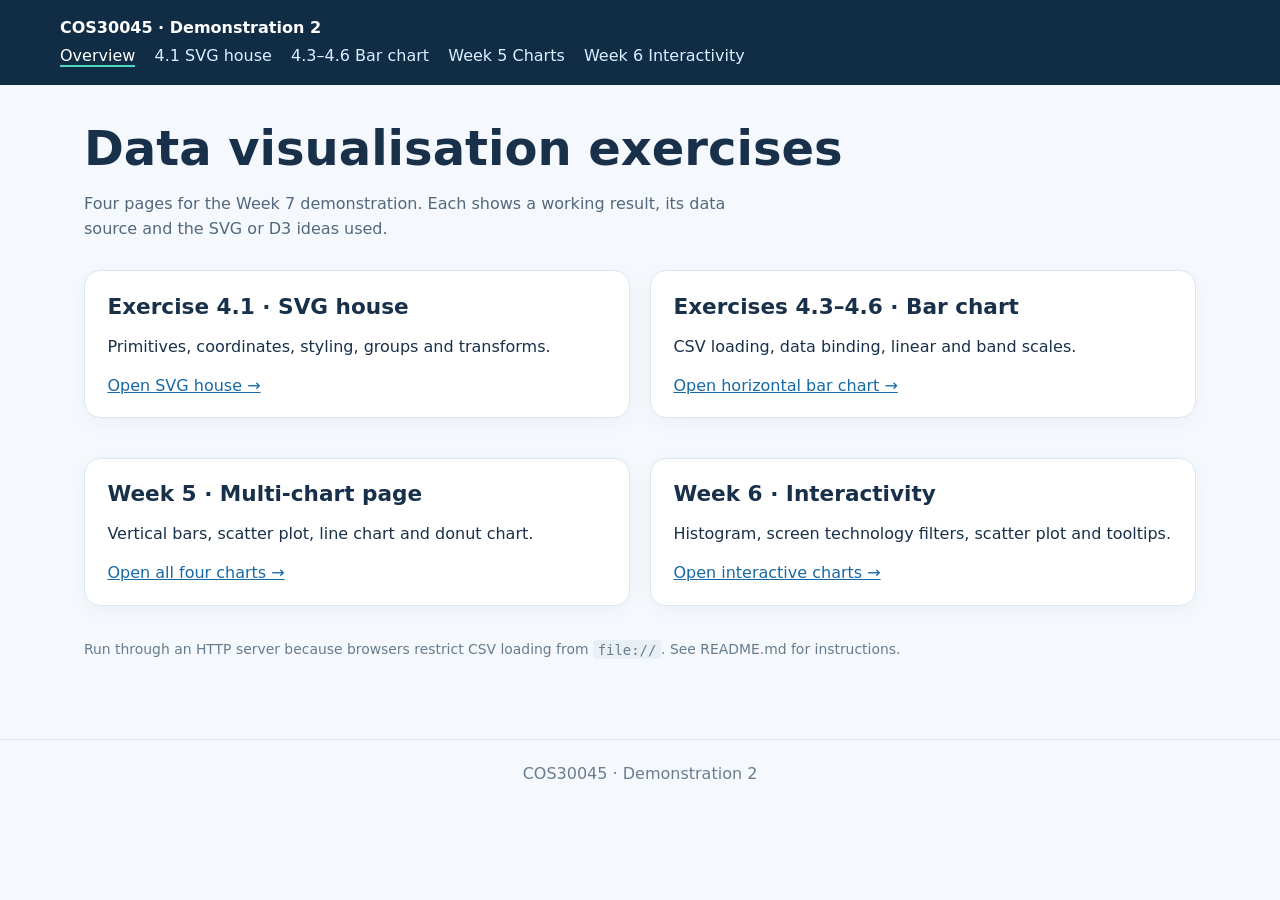
==== index.html @ 499e1269 "Build Demonstration 2 data visualisation exercises" ====
<!doctype html><html lang="en"><head><meta charset="utf-8"><meta name="viewport" content="width=device-width,initial-scale=1"><title>Data Visualisation · Demonstration 2</title><link rel="stylesheet" href="assets/site.css"></head><body><header><strong>COS30045 · Demonstration 2</strong><nav aria-label="Exercises"><a href="index.html" aria-current="page">Overview</a><a href="week4/house.html">4.1 SVG house</a><a href="week4/bar.html">4.3–4.6 Bar chart</a><a href="week5/index.html">Week 5 Charts</a><a href="week6/index.html">Week 6 Interactivity</a></nav></header><main><h1>Data visualisation exercises</h1><p class="lede">Four pages for the Week 7 demonstration. Each shows a working result, its data source and the SVG or D3 ideas used.</p><div class="grid"><article class="card"><h2>Exercise 4.1 · SVG house</h2><p>Primitives, coordinates, styling, groups and transforms.</p><a href="week4/house.html">Open SVG house →</a></article><article class="card"><h2>Exercises 4.3–4.6 · Bar chart</h2><p>CSV loading, data binding, linear and band scales.</p><a href="week4/bar.html">Open horizontal bar chart →</a></article><article class="card"><h2>Week 5 · Multi-chart page</h2><p>Vertical bars, scatter plot, line chart and donut chart.</p><a href="week5/index.html">Open all four charts →</a></article><article class="card"><h2>Week 6 · Interactivity</h2><p>Histogram, screen technology filters, scatter plot and tooltips.</p><a href="week6/index.html">Open interactive charts →</a></article></div><p class="note">Run through an HTTP server because browsers restrict CSV loading from <code>file://</code>. See README.md for instructions.</p></main><footer>COS30045 · Demonstration 2</footer></body></html>
---- assets/site.css ----
:root{font-family:system-ui,sans-serif;color:#18304a;background:#f5f8fc}*{box-sizing:border-box}body{margin:0}a{color:#1769a6}header{background:#112d46;color:#fff;padding:1.1rem max(1.5rem,calc((100vw - 1160px)/2))}header a{color:#dceeff;text-decoration:none}nav{display:flex;gap:1.2rem;flex-wrap:wrap;margin-top:.6rem}nav a[aria-current=page]{color:#fff;border-bottom:2px solid #53d4bd}main{max-width:1160px;margin:auto;padding:2rem 1.5rem 4rem}h1{font-size:clamp(2rem,4vw,3rem);margin:.2rem 0 .7rem}h2{font-size:1.35rem;margin:0 0 .7rem}p{line-height:1.55}.lede{color:#52687d;max-width:68ch;margin-bottom:1.8rem}.grid{display:grid;grid-template-columns:repeat(auto-fit,minmax(min(100%,460px),1fr));gap:1.25rem}.card{background:#fff;border:1px solid #dce6ef;border-radius:16px;padding:1.4rem;box-shadow:0 5px 20px #102d480a;margin-bottom:1.25rem}.responsive-svg-container{width:100%;max-width:1200px;margin:auto}.responsive-svg-container svg{width:100%;height:auto;display:block}.axis text{font-size:12px;fill:#5b7084}.axis path,.axis line{stroke:#a9bac8}.chart-label{font-size:14px;fill:#37556e;font-weight:600}.chart-title{font-size:19px;fill:#18304a;font-weight:700}.muted{color:#63798c}.pill-row{display:flex;gap:.55rem;flex-wrap:wrap;margin:1rem 0}.filter{border:1px solid #aac7d6;background:#f4fafb;color:#1b5268;border-radius:999px;padding:.55rem 1rem;font:inherit;cursor:pointer}.filter:hover,.filter:focus-visible{outline:2px solid #41b9a9}.filter.active{background:#116d74;color:#fff;border-color:#116d74}.note{font-size:.87rem;color:#667b8d}.error{color:#b42318;font-weight:600}footer{border-top:1px solid #dce6ef;color:#6b7d8d;padding:1.5rem;text-align:center}code{background:#e9f0f5;padding:.12rem .3rem;border-radius:4px}pre{overflow:auto}.source-list{padding-left:1.2rem;line-height:1.6}.house-figure{margin:0}.house-figure figcaption{margin-top:.7rem;color:#5a6d7f}img{max-width:100%;height:auto}.legend{font-size:13px;fill:#385268}
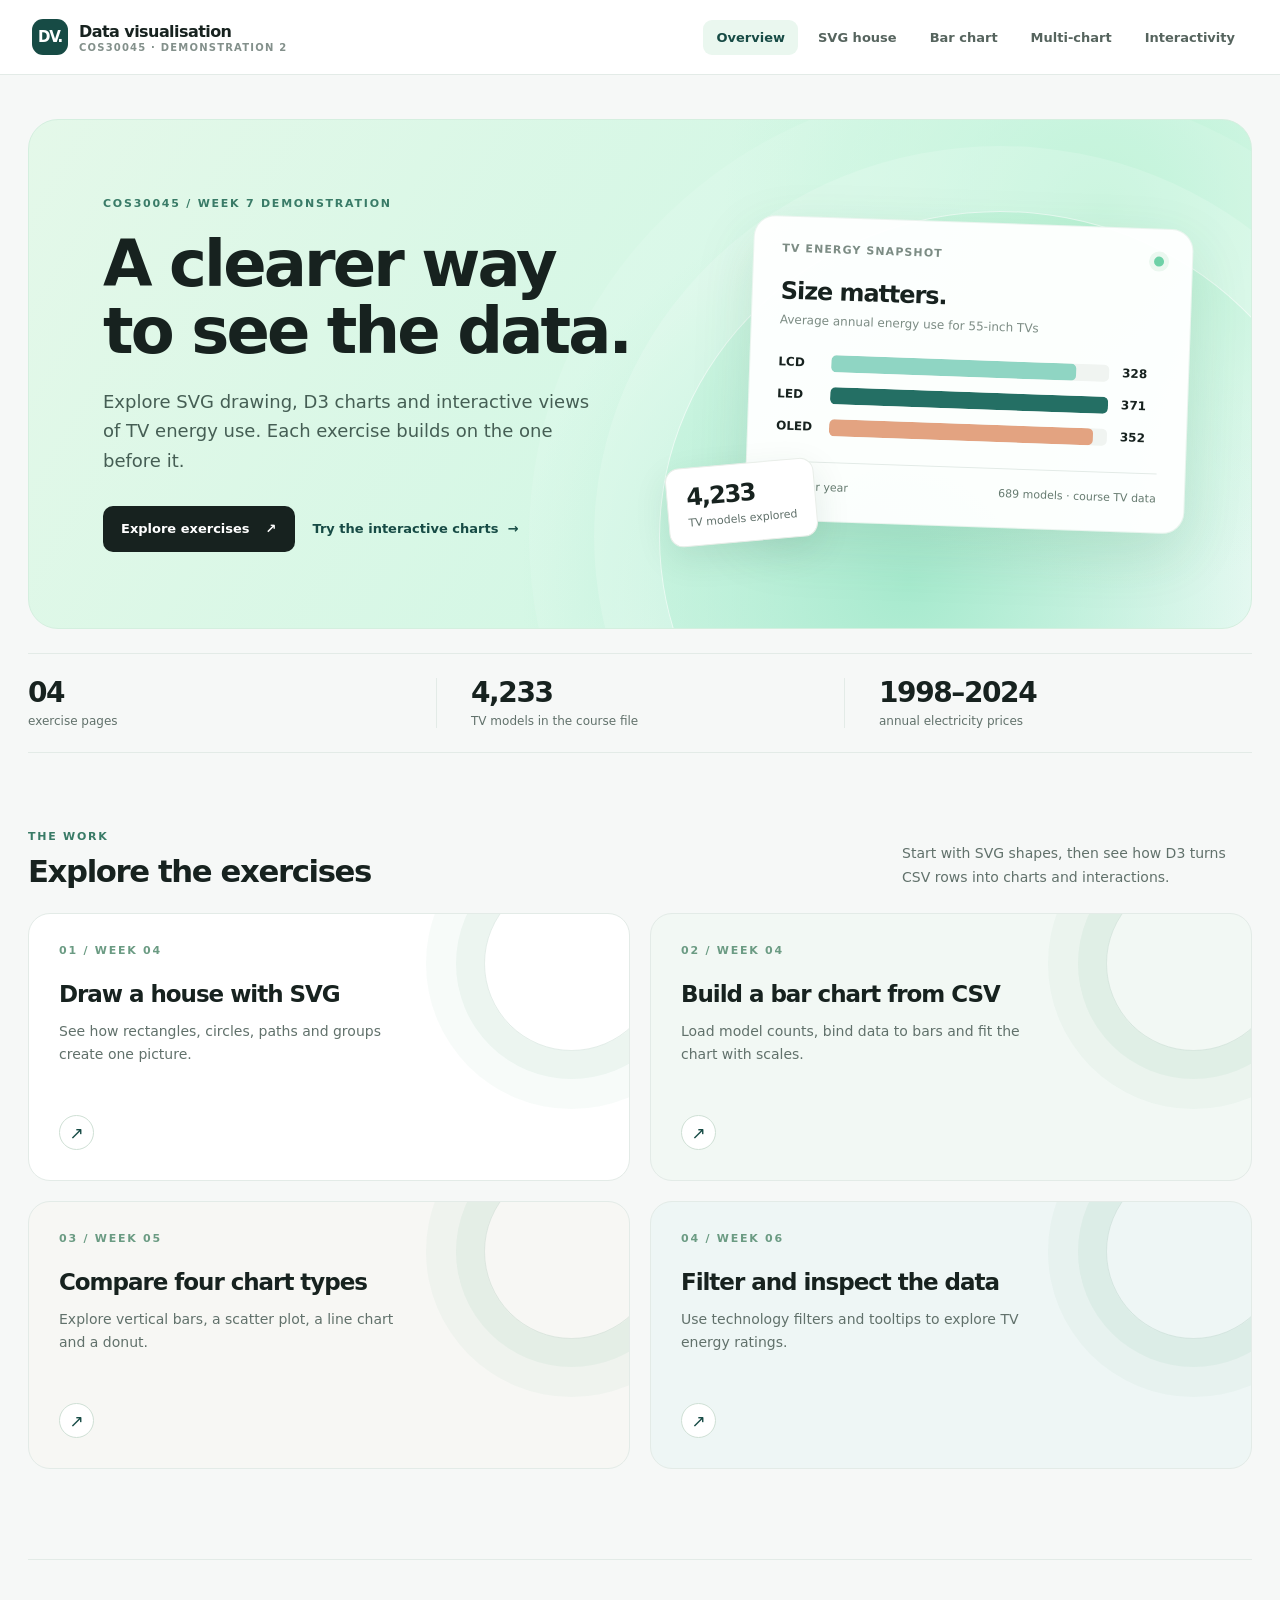
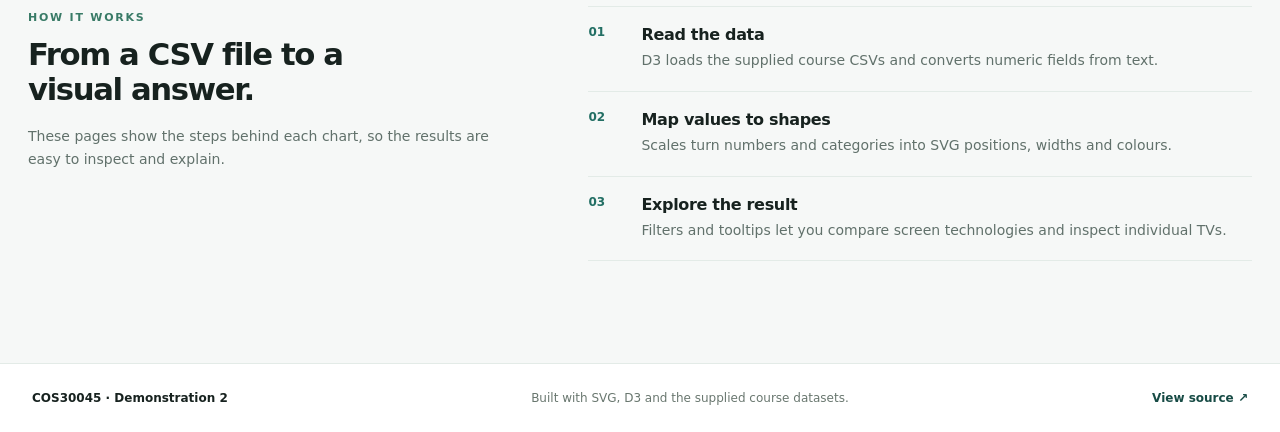
==== commit ed09d806: "Redesign exercise site with clear mint layout" ====
--- a/index.html
+++ b/index.html
@@ -1 +1,75 @@
-<!doctype html><html lang="en"><head><meta charset="utf-8"><meta name="viewport" content="width=device-width,initial-scale=1"><title>Data Visualisation · Demonstration 2</title><link rel="stylesheet" href="assets/site.css"></head><body><header><strong>COS30045 · Demonstration 2</strong><nav aria-label="Exercises"><a href="index.html" aria-current="page">Overview</a><a href="week4/house.html">4.1 SVG house</a><a href="week4/bar.html">4.3–4.6 Bar chart</a><a href="week5/index.html">Week 5 Charts</a><a href="week6/index.html">Week 6 Interactivity</a></nav></header><main><h1>Data visualisation exercises</h1><p class="lede">Four pages for the Week 7 demonstration. Each shows a working result, its data source and the SVG or D3 ideas used.</p><div class="grid"><article class="card"><h2>Exercise 4.1 · SVG house</h2><p>Primitives, coordinates, styling, groups and transforms.</p><a href="week4/house.html">Open SVG house →</a></article><article class="card"><h2>Exercises 4.3–4.6 · Bar chart</h2><p>CSV loading, data binding, linear and band scales.</p><a href="week4/bar.html">Open horizontal bar chart →</a></article><article class="card"><h2>Week 5 · Multi-chart page</h2><p>Vertical bars, scatter plot, line chart and donut chart.</p><a href="week5/index.html">Open all four charts →</a></article><article class="card"><h2>Week 6 · Interactivity</h2><p>Histogram, screen technology filters, scatter plot and tooltips.</p><a href="week6/index.html">Open interactive charts →</a></article></div><p class="note">Run through an HTTP server because browsers restrict CSV loading from <code>file://</code>. See README.md for instructions.</p></main><footer>COS30045 · Demonstration 2</footer></body></html>
+<!doctype html>
+<html lang="en">
+<head>
+  <meta charset="utf-8">
+  <meta name="viewport" content="width=device-width, initial-scale=1">
+  <meta name="description" content="COS30045 data visualisation exercises: SVG, D3 charts and interactive TV energy data.">
+  <title>Data Visualisation · COS30045</title>
+  <link rel="stylesheet" href="assets/site.css">
+</head>
+<body>
+  <header class="site-header">
+    <div class="nav-shell">
+      <a class="brand" href="index.html" aria-label="Data Visualisation home"><span class="brand-mark">DV.</span><span>Data visualisation<small>COS30045 · Demonstration 2</small></span></a>
+      <nav class="site-nav" aria-label="Exercises">
+        <a href="index.html" aria-current="page">Overview</a>
+        <a href="week4/house.html">SVG house</a>
+        <a href="week4/bar.html">Bar chart</a>
+        <a href="week5/index.html">Multi-chart</a>
+        <a href="week6/index.html">Interactivity</a>
+      </nav>
+    </div>
+  </header>
+  <main class="home-main">
+    <section class="hero" aria-labelledby="hero-title">
+      <div class="hero-copy">
+        <span class="eyebrow">COS30045 / WEEK 7 DEMONSTRATION</span>
+        <h1 id="hero-title">A clearer way to see the data.</h1>
+        <p class="lede">Explore SVG drawing, D3 charts and interactive views of TV energy use. Each exercise builds on the one before it.</p>
+        <div class="hero-actions">
+          <a class="button" href="#exercises">Explore exercises <span aria-hidden="true">↗</span></a>
+          <a class="text-link" href="week6/index.html">Try the interactive charts <span aria-hidden="true">→</span></a>
+        </div>
+      </div>
+      <div class="hero-visual" aria-label="Preview of average annual energy use for 55 inch TVs">
+        <div class="preview-card">
+          <div class="preview-top"><span>TV ENERGY SNAPSHOT</span><span class="preview-dot" aria-hidden="true"></span></div>
+          <h2>Size matters.</h2>
+          <p>Average annual energy use for 55-inch TVs</p>
+          <div class="preview-row"><span>LCD</span><span class="preview-track"><span class="preview-bar" style="--bar-width:88%;--bar-color:#8fd5c3"></span></span><strong>328</strong></div>
+          <div class="preview-row"><span>LED</span><span class="preview-track"><span class="preview-bar" style="--bar-width:100%;--bar-color:#246f64"></span></span><strong>371</strong></div>
+          <div class="preview-row"><span>OLED</span><span class="preview-track"><span class="preview-bar" style="--bar-width:95%;--bar-color:#e3a381"></span></span><strong>352</strong></div>
+          <div class="preview-foot"><span>kWh per year</span><span>689 models · course TV data</span></div>
+        </div>
+        <div class="hero-badge"><strong>4,233</strong><span>TV models explored</span></div>
+      </div>
+    </section>
+    <div class="fact-strip" aria-label="Dataset and exercise overview">
+      <div><strong>04</strong><span>exercise pages</span></div>
+      <div><strong>4,233</strong><span>TV models in the course file</span></div>
+      <div><strong>1998–2024</strong><span>annual electricity prices</span></div>
+    </div>
+    <section id="exercises" aria-labelledby="exercises-title">
+      <div class="section-heading">
+        <div><span class="eyebrow">THE WORK</span><h2 id="exercises-title">Explore the exercises</h2></div>
+        <p>Start with SVG shapes, then see how D3 turns CSV rows into charts and interactions.</p>
+      </div>
+      <div class="exercise-grid">
+        <a class="exercise-card" href="week4/house.html"><span class="card-decoration" aria-hidden="true"></span><span class="exercise-number">01 / WEEK 04</span><h3>Draw a house with SVG</h3><p>See how rectangles, circles, paths and groups create one picture.</p><span class="card-arrow" aria-hidden="true">↗</span></a>
+        <a class="exercise-card" href="week4/bar.html"><span class="card-decoration" aria-hidden="true"></span><span class="exercise-number">02 / WEEK 04</span><h3>Build a bar chart from CSV</h3><p>Load model counts, bind data to bars and fit the chart with scales.</p><span class="card-arrow" aria-hidden="true">↗</span></a>
+        <a class="exercise-card" href="week5/index.html"><span class="card-decoration" aria-hidden="true"></span><span class="exercise-number">03 / WEEK 05</span><h3>Compare four chart types</h3><p>Explore vertical bars, a scatter plot, a line chart and a donut.</p><span class="card-arrow" aria-hidden="true">↗</span></a>
+        <a class="exercise-card" href="week6/index.html"><span class="card-decoration" aria-hidden="true"></span><span class="exercise-number">04 / WEEK 06</span><h3>Filter and inspect the data</h3><p>Use technology filters and tooltips to explore TV energy ratings.</p><span class="card-arrow" aria-hidden="true">↗</span></a>
+      </div>
+    </section>
+    <section class="process-section" aria-labelledby="process-title">
+      <div><span class="eyebrow">HOW IT WORKS</span><h2 id="process-title">From a CSV file to a visual answer.</h2><p>These pages show the steps behind each chart, so the results are easy to inspect and explain.</p></div>
+      <div class="process-list">
+        <div class="process-item"><strong>01</strong><div><h3>Read the data</h3><p>D3 loads the supplied course CSVs and converts numeric fields from text.</p></div></div>
+        <div class="process-item"><strong>02</strong><div><h3>Map values to shapes</h3><p>Scales turn numbers and categories into SVG positions, widths and colours.</p></div></div>
+        <div class="process-item"><strong>03</strong><div><h3>Explore the result</h3><p>Filters and tooltips let you compare screen technologies and inspect individual TVs.</p></div></div>
+      </div>
+    </section>
+  </main>
+  <footer class="site-footer"><div class="footer-shell"><strong>COS30045 · Demonstration 2</strong><span>Built with SVG, D3 and the supplied course datasets.</span><a href="https://github.com/Sammiele224/COS30045-Demonstration-2">View source ↗</a></div></footer>
+</body>
+</html>
--- a/assets/site.css
+++ b/assets/site.css
@@ -1 +1,186 @@
-:root{font-family:system-ui,sans-serif;color:#18304a;background:#f5f8fc}*{box-sizing:border-box}body{margin:0}a{color:#1769a6}header{background:#112d46;color:#fff;padding:1.1rem max(1.5rem,calc((100vw - 1160px)/2))}header a{color:#dceeff;text-decoration:none}nav{display:flex;gap:1.2rem;flex-wrap:wrap;margin-top:.6rem}nav a[aria-current=page]{color:#fff;border-bottom:2px solid #53d4bd}main{max-width:1160px;margin:auto;padding:2rem 1.5rem 4rem}h1{font-size:clamp(2rem,4vw,3rem);margin:.2rem 0 .7rem}h2{font-size:1.35rem;margin:0 0 .7rem}p{line-height:1.55}.lede{color:#52687d;max-width:68ch;margin-bottom:1.8rem}.grid{display:grid;grid-template-columns:repeat(auto-fit,minmax(min(100%,460px),1fr));gap:1.25rem}.card{background:#fff;border:1px solid #dce6ef;border-radius:16px;padding:1.4rem;box-shadow:0 5px 20px #102d480a;margin-bottom:1.25rem}.responsive-svg-container{width:100%;max-width:1200px;margin:auto}.responsive-svg-container svg{width:100%;height:auto;display:block}.axis text{font-size:12px;fill:#5b7084}.axis path,.axis line{stroke:#a9bac8}.chart-label{font-size:14px;fill:#37556e;font-weight:600}.chart-title{font-size:19px;fill:#18304a;font-weight:700}.muted{color:#63798c}.pill-row{display:flex;gap:.55rem;flex-wrap:wrap;margin:1rem 0}.filter{border:1px solid #aac7d6;background:#f4fafb;color:#1b5268;border-radius:999px;padding:.55rem 1rem;font:inherit;cursor:pointer}.filter:hover,.filter:focus-visible{outline:2px solid #41b9a9}.filter.active{background:#116d74;color:#fff;border-color:#116d74}.note{font-size:.87rem;color:#667b8d}.error{color:#b42318;font-weight:600}footer{border-top:1px solid #dce6ef;color:#6b7d8d;padding:1.5rem;text-align:center}code{background:#e9f0f5;padding:.12rem .3rem;border-radius:4px}pre{overflow:auto}.source-list{padding-left:1.2rem;line-height:1.6}.house-figure{margin:0}.house-figure figcaption{margin-top:.7rem;color:#5a6d7f}img{max-width:100%;height:auto}.legend{font-size:13px;fill:#385268}
+:root {
+  --ink: #17221f;
+  --muted: #61716b;
+  --line: #e3ebe7;
+  --canvas: #f6f8f7;
+  --paper: #ffffff;
+  --mint: #d6f4e5;
+  --teal: #236f64;
+  --teal-dark: #174b45;
+  --orange: #d58159;
+  font-family: "Avenir Next", "Segoe UI", system-ui, sans-serif;
+  color: var(--ink);
+  background: var(--canvas);
+}
+* { box-sizing: border-box; }
+html { scroll-behavior: smooth; }
+body { margin: 0; min-width: 320px; }
+a { color: inherit; }
+button { font: inherit; }
+img { display: block; max-width: 100%; height: auto; }
+.site-header { background: rgba(255,255,255,.96); border-bottom: 1px solid var(--line); }
+.nav-shell { max-width: 1280px; margin: auto; padding: 19px 32px; display: flex; align-items: center; justify-content: space-between; gap: 28px; }
+.brand { display: inline-flex; align-items: center; gap: 11px; text-decoration: none; font-size: 16px; font-weight: 800; letter-spacing: -.035em; white-space: nowrap; }
+.brand-mark { display: grid; place-items: center; width: 36px; height: 36px; border-radius: 11px; color: #fff; background: var(--teal-dark); font-size: 15px; letter-spacing: -.08em; }
+.brand small { display: block; margin-top: 1px; color: #83908b; font-size: 10px; font-weight: 700; letter-spacing: .12em; text-transform: uppercase; }
+.site-nav { display: flex; align-items: center; flex-wrap: wrap; gap: 7px; }
+.site-nav a { padding: 10px 13px; border-radius: 9px; color: #56645e; font-size: 13px; font-weight: 700; text-decoration: none; transition: background .18s ease, color .18s ease; white-space: nowrap; }
+.site-nav a:hover, .site-nav a:focus-visible { color: var(--teal-dark); background: #eef8f2; }
+.site-nav a[aria-current="page"] { color: var(--teal-dark); background: #eaf7ef; }
+main { max-width: 1180px; margin: auto; padding: 44px 28px 90px; }
+.home-main { max-width: 1280px; }
+h1, h2, h3, p { margin-top: 0; }
+h1, h2, h3 { letter-spacing: -.045em; }
+h1 { font-size: clamp(38px, 5vw, 66px); line-height: 1.04; }
+h2 { font-size: clamp(24px, 2.4vw, 33px); line-height: 1.15; }
+h3 { font-size: 23px; line-height: 1.2; }
+p { line-height: 1.68; }
+.eyebrow { display: inline-block; color: #397b67; font-size: 11px; font-weight: 800; letter-spacing: .16em; text-transform: uppercase; }
+.lede { color: var(--muted); font-size: clamp(15px, 1.5vw, 18px); line-height: 1.65; max-width: 58ch; }
+.button { display: inline-flex; align-items: center; justify-content: center; gap: 16px; min-height: 46px; padding: 11px 18px; border-radius: 10px; background: var(--ink); color: white; font-size: 13px; font-weight: 750; text-decoration: none; transition: transform .18s ease, background .18s ease; }
+.button:hover, .button:focus-visible { transform: translateY(-2px); background: var(--teal-dark); }
+.button-light { background: #fff; color: var(--ink); }
+.button-light:hover, .button-light:focus-visible { background: #f0faf3; color: var(--ink); }
+.text-link { display: inline-flex; align-items: center; gap: 9px; color: var(--teal-dark); font-size: 13px; font-weight: 800; text-decoration: none; }
+.text-link:hover, .text-link:focus-visible { text-decoration: underline; text-underline-offset: 4px; }
+.hero { position: relative; display: grid; grid-template-columns: minmax(0, 1.05fr) minmax(340px, .95fr); align-items: center; min-height: 510px; overflow: hidden; border: 1px solid #d4efdf; border-radius: 30px; background: radial-gradient(circle at 88% 18%,#baf2d5 0,transparent 33%), radial-gradient(circle at 72% 91%,#a7eace 0,transparent 39%), linear-gradient(120deg,#e4f8e9 0%,#d4f7e5 55%,#ecfaf5 100%); }
+.hero:after { position: absolute; right: -90px; bottom: -235px; width: 680px; height: 650px; border: 1px solid rgba(255,255,255,.65); border-radius: 50%; box-shadow: 0 0 0 65px rgba(255,255,255,.16), 0 0 0 130px rgba(255,255,255,.1); content: ""; pointer-events: none; }
+.hero-copy { position: relative; z-index: 1; padding: 64px 38px 68px 74px; }
+.hero h1 { margin: 20px 0 22px; max-width: 560px; }
+.hero .lede { margin-bottom: 30px; max-width: 500px; color: #455e54; }
+.hero-actions { display: flex; align-items: center; flex-wrap: wrap; gap: 18px; }
+.hero-visual { position: relative; z-index: 1; padding: 42px 62px 42px 10px; }
+.preview-card { max-width: 440px; margin-left: auto; padding: 25px 28px 27px; border: 1px solid rgba(232,243,237,.9); border-radius: 22px; background: rgba(255,255,255,.95); box-shadow: 0 22px 60px rgba(38,99,72,.13); transform: rotate(2deg); }
+.preview-top { display: flex; justify-content: space-between; align-items: center; gap: 20px; margin-bottom: 23px; font-size: 11px; color: #7c8c84; font-weight: 800; letter-spacing: .1em; text-transform: uppercase; }
+.preview-dot { width: 10px; height: 10px; border-radius: 50%; background: #6ed1a7; box-shadow: 0 0 0 5px #ebf8f0; }
+.preview-card h2 { margin-bottom: 4px; font-size: 24px; }
+.preview-card > p { margin-bottom: 24px; color: #7c8c84; font-size: 12px; }
+.preview-row { display: grid; grid-template-columns: 40px 1fr 38px; align-items: center; gap: 13px; margin: 15px 0; font-size: 12px; font-weight: 800; }
+.preview-track { height: 17px; overflow: hidden; border-radius: 5px; background: #f0f4f1; }
+.preview-bar { display: block; width: var(--bar-width); height: 100%; border-radius: 5px; background: var(--bar-color); }
+.preview-foot { display: flex; justify-content: space-between; margin-top: 26px; padding-top: 18px; border-top: 1px solid var(--line); color: #667b70; font-size: 11px; }
+.hero-badge { position: absolute; left: -4px; bottom: 26px; padding: 15px 19px; border: 1px solid #e9eee9; border-radius: 14px; background: #fff; box-shadow: 0 12px 35px rgba(18,68,50,.1); transform: rotate(-5deg); }
+.hero-badge strong { display: block; font-size: 24px; letter-spacing: -.06em; }
+.hero-badge span { color: var(--muted); font-size: 11px; }
+.fact-strip { display: grid; grid-template-columns: repeat(3,1fr); margin: 24px 0 72px; padding: 24px 0; border-top: 1px solid var(--line); border-bottom: 1px solid var(--line); }
+.fact-strip div { padding: 0 34px; border-left: 1px solid var(--line); }
+.fact-strip div:first-child { padding-left: 0; border-left: 0; }
+.fact-strip strong { display: block; font-size: 28px; line-height: 1.1; letter-spacing: -.05em; }
+.fact-strip span { display: block; margin-top: 5px; color: var(--muted); font-size: 12px; }
+.section-heading { display: flex; align-items: end; justify-content: space-between; gap: 20px; margin-bottom: 24px; }
+.section-heading h2 { margin: 10px 0 0; }
+.section-heading p { margin: 0; max-width: 350px; color: var(--muted); font-size: 14px; }
+.exercise-grid { display: grid; grid-template-columns: repeat(2,minmax(0,1fr)); gap: 20px; }
+.exercise-card { position: relative; display: flex; flex-direction: column; min-height: 268px; overflow: hidden; padding: 30px; border: 1px solid var(--line); border-radius: 22px; background: #fff; text-decoration: none; transition: transform .2s ease, box-shadow .2s ease, border-color .2s ease; }
+.exercise-card:hover, .exercise-card:focus-visible { transform: translateY(-4px); border-color: #b9dcc9; box-shadow: 0 18px 40px rgba(31,70,53,.08); }
+.exercise-card:nth-child(2) { background: #f2f8f4; }
+.exercise-card:nth-child(3) { background: #f7f7f4; }
+.exercise-card:nth-child(4) { background: #eef6f5; }
+.exercise-number { color: #6b9b83; font-size: 11px; font-weight: 850; letter-spacing: .16em; text-transform: uppercase; }
+.exercise-card h3 { max-width: 355px; margin: 24px 0 11px; }
+.exercise-card p { max-width: 40ch; margin-bottom: 22px; color: var(--muted); font-size: 14px; }
+.exercise-card .card-arrow { display: grid; place-items: center; width: 35px; height: 35px; margin-top: auto; border: 1px solid #cfe0d5; border-radius: 50%; background: #fff; color: var(--teal-dark); font-size: 17px; }
+.exercise-card .card-decoration { position: absolute; right: -30px; top: -38px; width: 175px; height: 175px; border: 1px solid rgba(57,129,95,.14); border-radius: 50%; box-shadow: 0 0 0 28px rgba(62,153,103,.06),0 0 0 58px rgba(62,153,103,.04); pointer-events: none; }
+.process-section { display: grid; grid-template-columns: .85fr 1.15fr; gap: 70px; margin-top: 90px; padding: 46px 0 12px; border-top: 1px solid var(--line); }
+.process-section h2 { max-width: 360px; margin: 12px 0 17px; }
+.process-section p { color: var(--muted); font-size: 14px; }
+.process-list { border-top: 1px solid var(--line); }
+.process-item { display: grid; grid-template-columns: 35px 1fr; gap: 18px; padding: 18px 0; border-bottom: 1px solid var(--line); }
+.process-item strong { color: var(--teal); font-size: 12px; }
+.process-item h3 { margin: 0 0 5px; font-size: 16px; letter-spacing: -.02em; }
+.process-item p { margin: 0; }
+.page-intro { display: grid; grid-template-columns: minmax(0,1fr) 265px; align-items: end; gap: 50px; padding: 28px 0 48px; }
+.page-intro h1 { margin: 16px 0 18px; max-width: 760px; }
+.page-intro .lede { margin: 0; }
+.intro-aside { padding: 22px 0 0 23px; border-left: 1px solid #cfded5; }
+.intro-aside strong { display: block; margin-bottom: 11px; color: #71867b; font-size: 11px; letter-spacing: .13em; text-transform: uppercase; }
+.intro-aside span { display: block; padding: 7px 0; color: #38594d; font-size: 13px; font-weight: 700; }
+.content-stack { display: grid; gap: 22px; }
+.grid, .chart-grid { display: grid; grid-template-columns: repeat(2,minmax(0,1fr)); gap: 22px; }
+.card { min-width: 0; padding: clamp(22px,3vw,34px); border: 1px solid var(--line); border-radius: 22px; background: var(--paper); box-shadow: 0 8px 24px rgba(29,65,48,.025); }
+.card h2 { margin-bottom: 9px; font-size: clamp(23px,2.4vw,30px); }
+.card > p { color: var(--muted); font-size: 14px; }
+.card > p:first-of-type { margin-bottom: 24px; }
+.card-kicker { display: block; margin-bottom: 15px; color: #5d997e; font-size: 11px; font-weight: 850; letter-spacing: .14em; text-transform: uppercase; }
+.responsive-svg-container { width: 100%; max-width: 1200px; margin: auto; }
+.responsive-svg-container svg { display: block; width: 100%; height: auto; }
+.chart-card .responsive-svg-container { margin-top: 16px; }
+.chart-grid .card { min-height: 440px; }
+.chart-grid .card > p { min-height: 46px; }
+.figure-note, .note { color: #738078; font-size: 12px; line-height: 1.6; }
+.figure-note { margin: 20px 0 0 !important; padding-top: 16px; border-top: 1px solid var(--line); }
+.source-note { margin: 9px 0 0; padding: 0 4px; }
+.note code, code { padding: .13em .36em; border-radius: 5px; background: #f0f4f1; font-size: .92em; }
+pre { overflow: auto; margin: 18px 0 0; padding: 22px; border-radius: 13px; background: #f5f8f6; color: #254a3a; line-height: 1.6; }
+pre code { padding: 0; background: none; }
+.house-visual { border-radius: 14px; overflow: hidden; }
+.annotation-image { width: 100%; border: 1px solid var(--line); border-radius: 13px; }
+.pill-row { display: flex; flex-wrap: wrap; gap: 9px; margin: 10px 0 18px; }
+.filter { padding: 10px 18px; border: 1px solid #cbdcd1; border-radius: 999px; background: #f7faf8; color: #355548; font-size: 13px; font-weight: 750; cursor: pointer; transition: background .17s ease,color .17s ease,border-color .17s ease; }
+.filter:hover, .filter:focus-visible { outline: 2px solid #9bd8b3; outline-offset: 2px; }
+.filter.active { border-color: var(--teal-dark); background: var(--teal-dark); color: white; }
+.axis text { fill: #65766c; font-size: 14px; }
+.axis path, .axis line { stroke: #c8d4ce; }
+.chart-label { fill: #4f655b; font-size: 15px; font-weight: 700; }
+.chart-title { fill: var(--ink); font-size: 19px; font-weight: 800; }
+.legend { fill: #50645a; font-size: 14px; }
+.value { font-size: 16px; }
+.arc-label { font-size: 15px; }
+.mobile-chart-hint { display: none; }
+.error { color: #ae3226 !important; font-weight: 700; }
+.site-footer { border-top: 1px solid var(--line); background: #fff; }
+.footer-shell { display: flex; justify-content: space-between; align-items: center; flex-wrap: wrap; gap: 14px; max-width: 1280px; margin: auto; padding: 27px 32px; color: #69776f; font-size: 12px; }
+.footer-shell strong { color: var(--ink); }
+.footer-shell a { color: var(--teal-dark); font-weight: 750; text-decoration: none; }
+.footer-shell a:hover { text-decoration: underline; }
+@media (max-width: 980px) {
+  .nav-shell { flex-wrap: wrap; }
+  .site-nav { width: 100%; }
+  .hero { grid-template-columns: 1fr 1fr; }
+  .hero-copy { padding-left: 42px; }
+  .hero-visual { padding-right: 34px; }
+  .hero-badge { left: -16px; }
+}
+@media (max-width: 720px) {
+  .nav-shell { padding: 16px 20px 10px; gap: 10px; }
+  .site-nav { flex-wrap: nowrap; overflow-x: auto; padding-bottom: 8px; gap: 2px; scrollbar-width: thin; }
+  .site-nav a { padding: 9px 10px; }
+  main { padding: 24px 18px 64px; }
+  .hero { grid-template-columns: 1fr; min-height: auto; }
+  .hero-copy { padding: 42px 26px 18px; }
+  .hero-visual { padding: 15px 26px 42px; }
+  .hero-badge { left: 4px; bottom: 24px; }
+  .preview-card { margin-left: 18px; max-width: 440px; }
+  .fact-strip { grid-template-columns: 1fr 1fr 1fr; gap: 0; margin-bottom: 54px; }
+  .fact-strip div { padding: 0 12px; }
+  .fact-strip strong { font-size: 21px; }
+  .fact-strip span { font-size: 10px; }
+  .section-heading { display: block; }
+  .section-heading p { margin-top: 12px; }
+  .exercise-grid, .grid, .chart-grid, .process-section, .page-intro { grid-template-columns: 1fr; }
+  .exercise-card { min-height: 225px; }
+  .process-section { gap: 20px; margin-top: 65px; }
+  .page-intro { gap: 22px; padding: 20px 0 34px; }
+  .intro-aside { display: flex; flex-wrap: wrap; gap: 8px 16px; padding: 17px 0 0; border-left: 0; border-top: 1px solid #cfded5; }
+  .intro-aside strong { width: 100%; margin: 0; }
+  .intro-aside span { padding: 0; }
+  .chart-grid .card { min-height: 0; }
+  .chart-grid .card > p { min-height: 0; }
+  .chart-grid .axis text { font-size: 18px; }
+  .chart-grid .chart-label { font-size: 18px; }
+  .chart-grid .value { font-size: 19px; }
+  .chart-grid .arc-label { font-size: 17px; }
+  #bar-chart, #histogram, #scatterplot { overflow-x: auto; }
+  #bar-chart svg { min-width: 650px; }
+  #histogram svg, #scatterplot svg { min-width: 620px; }
+  .mobile-chart-hint { display: block; margin: 0 0 12px; color: var(--muted); font-size: 12px; }
+  .footer-shell { padding: 23px 20px; }
+}
+@media (max-width: 420px) {
+  .hero h1 { font-size: 40px; }
+  .hero-badge { position: static; display: inline-block; margin: 12px 0 0 22px; transform: rotate(-2deg); }
+  .hero-visual { padding-bottom: 28px; }
+  .preview-card { padding: 20px; }
+  .fact-strip strong { font-size: 18px; }
+  .fact-strip span { line-height: 1.3; }
+}
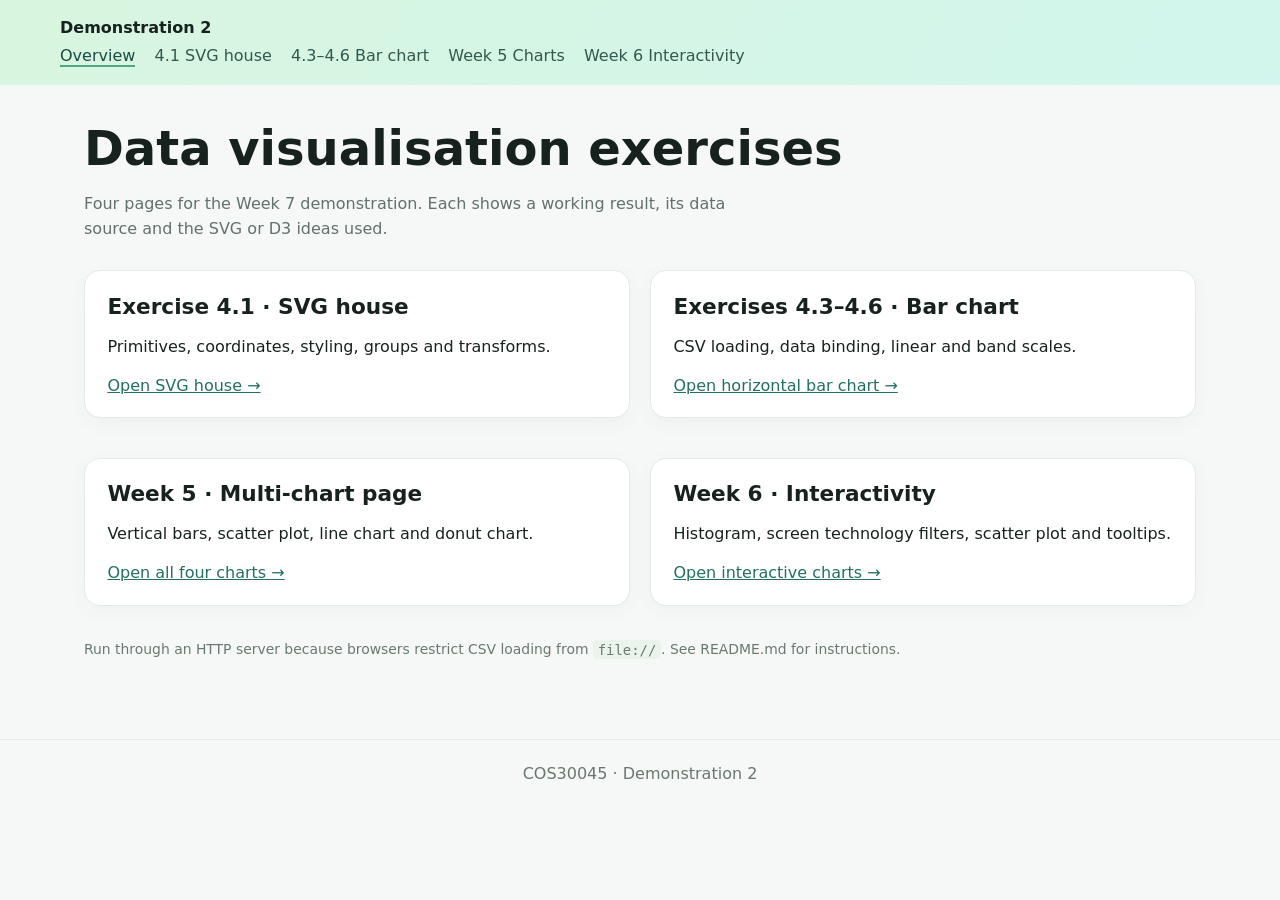
==== commit 1c986fa2: "Restore original exercise layout with mint colours" ====
--- a/index.html
+++ b/index.html
@@ -1,75 +1 @@
-<!doctype html>
-<html lang="en">
-<head>
-  <meta charset="utf-8">
-  <meta name="viewport" content="width=device-width, initial-scale=1">
-  <meta name="description" content="COS30045 data visualisation exercises: SVG, D3 charts and interactive TV energy data.">
-  <title>Data Visualisation · COS30045</title>
-  <link rel="stylesheet" href="assets/site.css">
-</head>
-<body>
-  <header class="site-header">
-    <div class="nav-shell">
-      <a class="brand" href="index.html" aria-label="Data Visualisation home"><span class="brand-mark">DV.</span><span>Data visualisation<small>COS30045 · Demonstration 2</small></span></a>
-      <nav class="site-nav" aria-label="Exercises">
-        <a href="index.html" aria-current="page">Overview</a>
-        <a href="week4/house.html">SVG house</a>
-        <a href="week4/bar.html">Bar chart</a>
-        <a href="week5/index.html">Multi-chart</a>
-        <a href="week6/index.html">Interactivity</a>
-      </nav>
-    </div>
-  </header>
-  <main class="home-main">
-    <section class="hero" aria-labelledby="hero-title">
-      <div class="hero-copy">
-        <span class="eyebrow">COS30045 / WEEK 7 DEMONSTRATION</span>
-        <h1 id="hero-title">A clearer way to see the data.</h1>
-        <p class="lede">Explore SVG drawing, D3 charts and interactive views of TV energy use. Each exercise builds on the one before it.</p>
-        <div class="hero-actions">
-          <a class="button" href="#exercises">Explore exercises <span aria-hidden="true">↗</span></a>
-          <a class="text-link" href="week6/index.html">Try the interactive charts <span aria-hidden="true">→</span></a>
-        </div>
-      </div>
-      <div class="hero-visual" aria-label="Preview of average annual energy use for 55 inch TVs">
-        <div class="preview-card">
-          <div class="preview-top"><span>TV ENERGY SNAPSHOT</span><span class="preview-dot" aria-hidden="true"></span></div>
-          <h2>Size matters.</h2>
-          <p>Average annual energy use for 55-inch TVs</p>
-          <div class="preview-row"><span>LCD</span><span class="preview-track"><span class="preview-bar" style="--bar-width:88%;--bar-color:#8fd5c3"></span></span><strong>328</strong></div>
-          <div class="preview-row"><span>LED</span><span class="preview-track"><span class="preview-bar" style="--bar-width:100%;--bar-color:#246f64"></span></span><strong>371</strong></div>
-          <div class="preview-row"><span>OLED</span><span class="preview-track"><span class="preview-bar" style="--bar-width:95%;--bar-color:#e3a381"></span></span><strong>352</strong></div>
-          <div class="preview-foot"><span>kWh per year</span><span>689 models · course TV data</span></div>
-        </div>
-        <div class="hero-badge"><strong>4,233</strong><span>TV models explored</span></div>
-      </div>
-    </section>
-    <div class="fact-strip" aria-label="Dataset and exercise overview">
-      <div><strong>04</strong><span>exercise pages</span></div>
-      <div><strong>4,233</strong><span>TV models in the course file</span></div>
-      <div><strong>1998–2024</strong><span>annual electricity prices</span></div>
-    </div>
-    <section id="exercises" aria-labelledby="exercises-title">
-      <div class="section-heading">
-        <div><span class="eyebrow">THE WORK</span><h2 id="exercises-title">Explore the exercises</h2></div>
-        <p>Start with SVG shapes, then see how D3 turns CSV rows into charts and interactions.</p>
-      </div>
-      <div class="exercise-grid">
-        <a class="exercise-card" href="week4/house.html"><span class="card-decoration" aria-hidden="true"></span><span class="exercise-number">01 / WEEK 04</span><h3>Draw a house with SVG</h3><p>See how rectangles, circles, paths and groups create one picture.</p><span class="card-arrow" aria-hidden="true">↗</span></a>
-        <a class="exercise-card" href="week4/bar.html"><span class="card-decoration" aria-hidden="true"></span><span class="exercise-number">02 / WEEK 04</span><h3>Build a bar chart from CSV</h3><p>Load model counts, bind data to bars and fit the chart with scales.</p><span class="card-arrow" aria-hidden="true">↗</span></a>
-        <a class="exercise-card" href="week5/index.html"><span class="card-decoration" aria-hidden="true"></span><span class="exercise-number">03 / WEEK 05</span><h3>Compare four chart types</h3><p>Explore vertical bars, a scatter plot, a line chart and a donut.</p><span class="card-arrow" aria-hidden="true">↗</span></a>
-        <a class="exercise-card" href="week6/index.html"><span class="card-decoration" aria-hidden="true"></span><span class="exercise-number">04 / WEEK 06</span><h3>Filter and inspect the data</h3><p>Use technology filters and tooltips to explore TV energy ratings.</p><span class="card-arrow" aria-hidden="true">↗</span></a>
-      </div>
-    </section>
-    <section class="process-section" aria-labelledby="process-title">
-      <div><span class="eyebrow">HOW IT WORKS</span><h2 id="process-title">From a CSV file to a visual answer.</h2><p>These pages show the steps behind each chart, so the results are easy to inspect and explain.</p></div>
-      <div class="process-list">
-        <div class="process-item"><strong>01</strong><div><h3>Read the data</h3><p>D3 loads the supplied course CSVs and converts numeric fields from text.</p></div></div>
-        <div class="process-item"><strong>02</strong><div><h3>Map values to shapes</h3><p>Scales turn numbers and categories into SVG positions, widths and colours.</p></div></div>
-        <div class="process-item"><strong>03</strong><div><h3>Explore the result</h3><p>Filters and tooltips let you compare screen technologies and inspect individual TVs.</p></div></div>
-      </div>
-    </section>
-  </main>
-  <footer class="site-footer"><div class="footer-shell"><strong>COS30045 · Demonstration 2</strong><span>Built with SVG, D3 and the supplied course datasets.</span><a href="https://github.com/Sammiele224/COS30045-Demonstration-2">View source ↗</a></div></footer>
-</body>
-</html>
+<!doctype html><html lang="en"><head><meta charset="utf-8"><meta name="viewport" content="width=device-width,initial-scale=1"><title>Demonstration 2</title><link rel="stylesheet" href="assets/site.css"></head><body><header><strong>Demonstration 2</strong><nav aria-label="Exercises"><a href="index.html" aria-current="page">Overview</a><a href="week4/house.html">4.1 SVG house</a><a href="week4/bar.html">4.3–4.6 Bar chart</a><a href="week5/index.html">Week 5 Charts</a><a href="week6/index.html">Week 6 Interactivity</a></nav></header><main><h1>Data visualisation exercises</h1><p class="lede">Four pages for the Week 7 demonstration. Each shows a working result, its data source and the SVG or D3 ideas used.</p><div class="grid"><article class="card"><h2>Exercise 4.1 · SVG house</h2><p>Primitives, coordinates, styling, groups and transforms.</p><a href="week4/house.html">Open SVG house →</a></article><article class="card"><h2>Exercises 4.3–4.6 · Bar chart</h2><p>CSV loading, data binding, linear and band scales.</p><a href="week4/bar.html">Open horizontal bar chart →</a></article><article class="card"><h2>Week 5 · Multi-chart page</h2><p>Vertical bars, scatter plot, line chart and donut chart.</p><a href="week5/index.html">Open all four charts →</a></article><article class="card"><h2>Week 6 · Interactivity</h2><p>Histogram, screen technology filters, scatter plot and tooltips.</p><a href="week6/index.html">Open interactive charts →</a></article></div><p class="note">Run through an HTTP server because browsers restrict CSV loading from <code>file://</code>. See README.md for instructions.</p></main><footer>COS30045 · Demonstration 2</footer></body></html>
--- a/assets/site.css
+++ b/assets/site.css
@@ -1,186 +1 @@
-:root {
-  --ink: #17221f;
-  --muted: #61716b;
-  --line: #e3ebe7;
-  --canvas: #f6f8f7;
-  --paper: #ffffff;
-  --mint: #d6f4e5;
-  --teal: #236f64;
-  --teal-dark: #174b45;
-  --orange: #d58159;
-  font-family: "Avenir Next", "Segoe UI", system-ui, sans-serif;
-  color: var(--ink);
-  background: var(--canvas);
-}
-* { box-sizing: border-box; }
-html { scroll-behavior: smooth; }
-body { margin: 0; min-width: 320px; }
-a { color: inherit; }
-button { font: inherit; }
-img { display: block; max-width: 100%; height: auto; }
-.site-header { background: rgba(255,255,255,.96); border-bottom: 1px solid var(--line); }
-.nav-shell { max-width: 1280px; margin: auto; padding: 19px 32px; display: flex; align-items: center; justify-content: space-between; gap: 28px; }
-.brand { display: inline-flex; align-items: center; gap: 11px; text-decoration: none; font-size: 16px; font-weight: 800; letter-spacing: -.035em; white-space: nowrap; }
-.brand-mark { display: grid; place-items: center; width: 36px; height: 36px; border-radius: 11px; color: #fff; background: var(--teal-dark); font-size: 15px; letter-spacing: -.08em; }
-.brand small { display: block; margin-top: 1px; color: #83908b; font-size: 10px; font-weight: 700; letter-spacing: .12em; text-transform: uppercase; }
-.site-nav { display: flex; align-items: center; flex-wrap: wrap; gap: 7px; }
-.site-nav a { padding: 10px 13px; border-radius: 9px; color: #56645e; font-size: 13px; font-weight: 700; text-decoration: none; transition: background .18s ease, color .18s ease; white-space: nowrap; }
-.site-nav a:hover, .site-nav a:focus-visible { color: var(--teal-dark); background: #eef8f2; }
-.site-nav a[aria-current="page"] { color: var(--teal-dark); background: #eaf7ef; }
-main { max-width: 1180px; margin: auto; padding: 44px 28px 90px; }
-.home-main { max-width: 1280px; }
-h1, h2, h3, p { margin-top: 0; }
-h1, h2, h3 { letter-spacing: -.045em; }
-h1 { font-size: clamp(38px, 5vw, 66px); line-height: 1.04; }
-h2 { font-size: clamp(24px, 2.4vw, 33px); line-height: 1.15; }
-h3 { font-size: 23px; line-height: 1.2; }
-p { line-height: 1.68; }
-.eyebrow { display: inline-block; color: #397b67; font-size: 11px; font-weight: 800; letter-spacing: .16em; text-transform: uppercase; }
-.lede { color: var(--muted); font-size: clamp(15px, 1.5vw, 18px); line-height: 1.65; max-width: 58ch; }
-.button { display: inline-flex; align-items: center; justify-content: center; gap: 16px; min-height: 46px; padding: 11px 18px; border-radius: 10px; background: var(--ink); color: white; font-size: 13px; font-weight: 750; text-decoration: none; transition: transform .18s ease, background .18s ease; }
-.button:hover, .button:focus-visible { transform: translateY(-2px); background: var(--teal-dark); }
-.button-light { background: #fff; color: var(--ink); }
-.button-light:hover, .button-light:focus-visible { background: #f0faf3; color: var(--ink); }
-.text-link { display: inline-flex; align-items: center; gap: 9px; color: var(--teal-dark); font-size: 13px; font-weight: 800; text-decoration: none; }
-.text-link:hover, .text-link:focus-visible { text-decoration: underline; text-underline-offset: 4px; }
-.hero { position: relative; display: grid; grid-template-columns: minmax(0, 1.05fr) minmax(340px, .95fr); align-items: center; min-height: 510px; overflow: hidden; border: 1px solid #d4efdf; border-radius: 30px; background: radial-gradient(circle at 88% 18%,#baf2d5 0,transparent 33%), radial-gradient(circle at 72% 91%,#a7eace 0,transparent 39%), linear-gradient(120deg,#e4f8e9 0%,#d4f7e5 55%,#ecfaf5 100%); }
-.hero:after { position: absolute; right: -90px; bottom: -235px; width: 680px; height: 650px; border: 1px solid rgba(255,255,255,.65); border-radius: 50%; box-shadow: 0 0 0 65px rgba(255,255,255,.16), 0 0 0 130px rgba(255,255,255,.1); content: ""; pointer-events: none; }
-.hero-copy { position: relative; z-index: 1; padding: 64px 38px 68px 74px; }
-.hero h1 { margin: 20px 0 22px; max-width: 560px; }
-.hero .lede { margin-bottom: 30px; max-width: 500px; color: #455e54; }
-.hero-actions { display: flex; align-items: center; flex-wrap: wrap; gap: 18px; }
-.hero-visual { position: relative; z-index: 1; padding: 42px 62px 42px 10px; }
-.preview-card { max-width: 440px; margin-left: auto; padding: 25px 28px 27px; border: 1px solid rgba(232,243,237,.9); border-radius: 22px; background: rgba(255,255,255,.95); box-shadow: 0 22px 60px rgba(38,99,72,.13); transform: rotate(2deg); }
-.preview-top { display: flex; justify-content: space-between; align-items: center; gap: 20px; margin-bottom: 23px; font-size: 11px; color: #7c8c84; font-weight: 800; letter-spacing: .1em; text-transform: uppercase; }
-.preview-dot { width: 10px; height: 10px; border-radius: 50%; background: #6ed1a7; box-shadow: 0 0 0 5px #ebf8f0; }
-.preview-card h2 { margin-bottom: 4px; font-size: 24px; }
-.preview-card > p { margin-bottom: 24px; color: #7c8c84; font-size: 12px; }
-.preview-row { display: grid; grid-template-columns: 40px 1fr 38px; align-items: center; gap: 13px; margin: 15px 0; font-size: 12px; font-weight: 800; }
-.preview-track { height: 17px; overflow: hidden; border-radius: 5px; background: #f0f4f1; }
-.preview-bar { display: block; width: var(--bar-width); height: 100%; border-radius: 5px; background: var(--bar-color); }
-.preview-foot { display: flex; justify-content: space-between; margin-top: 26px; padding-top: 18px; border-top: 1px solid var(--line); color: #667b70; font-size: 11px; }
-.hero-badge { position: absolute; left: -4px; bottom: 26px; padding: 15px 19px; border: 1px solid #e9eee9; border-radius: 14px; background: #fff; box-shadow: 0 12px 35px rgba(18,68,50,.1); transform: rotate(-5deg); }
-.hero-badge strong { display: block; font-size: 24px; letter-spacing: -.06em; }
-.hero-badge span { color: var(--muted); font-size: 11px; }
-.fact-strip { display: grid; grid-template-columns: repeat(3,1fr); margin: 24px 0 72px; padding: 24px 0; border-top: 1px solid var(--line); border-bottom: 1px solid var(--line); }
-.fact-strip div { padding: 0 34px; border-left: 1px solid var(--line); }
-.fact-strip div:first-child { padding-left: 0; border-left: 0; }
-.fact-strip strong { display: block; font-size: 28px; line-height: 1.1; letter-spacing: -.05em; }
-.fact-strip span { display: block; margin-top: 5px; color: var(--muted); font-size: 12px; }
-.section-heading { display: flex; align-items: end; justify-content: space-between; gap: 20px; margin-bottom: 24px; }
-.section-heading h2 { margin: 10px 0 0; }
-.section-heading p { margin: 0; max-width: 350px; color: var(--muted); font-size: 14px; }
-.exercise-grid { display: grid; grid-template-columns: repeat(2,minmax(0,1fr)); gap: 20px; }
-.exercise-card { position: relative; display: flex; flex-direction: column; min-height: 268px; overflow: hidden; padding: 30px; border: 1px solid var(--line); border-radius: 22px; background: #fff; text-decoration: none; transition: transform .2s ease, box-shadow .2s ease, border-color .2s ease; }
-.exercise-card:hover, .exercise-card:focus-visible { transform: translateY(-4px); border-color: #b9dcc9; box-shadow: 0 18px 40px rgba(31,70,53,.08); }
-.exercise-card:nth-child(2) { background: #f2f8f4; }
-.exercise-card:nth-child(3) { background: #f7f7f4; }
-.exercise-card:nth-child(4) { background: #eef6f5; }
-.exercise-number { color: #6b9b83; font-size: 11px; font-weight: 850; letter-spacing: .16em; text-transform: uppercase; }
-.exercise-card h3 { max-width: 355px; margin: 24px 0 11px; }
-.exercise-card p { max-width: 40ch; margin-bottom: 22px; color: var(--muted); font-size: 14px; }
-.exercise-card .card-arrow { display: grid; place-items: center; width: 35px; height: 35px; margin-top: auto; border: 1px solid #cfe0d5; border-radius: 50%; background: #fff; color: var(--teal-dark); font-size: 17px; }
-.exercise-card .card-decoration { position: absolute; right: -30px; top: -38px; width: 175px; height: 175px; border: 1px solid rgba(57,129,95,.14); border-radius: 50%; box-shadow: 0 0 0 28px rgba(62,153,103,.06),0 0 0 58px rgba(62,153,103,.04); pointer-events: none; }
-.process-section { display: grid; grid-template-columns: .85fr 1.15fr; gap: 70px; margin-top: 90px; padding: 46px 0 12px; border-top: 1px solid var(--line); }
-.process-section h2 { max-width: 360px; margin: 12px 0 17px; }
-.process-section p { color: var(--muted); font-size: 14px; }
-.process-list { border-top: 1px solid var(--line); }
-.process-item { display: grid; grid-template-columns: 35px 1fr; gap: 18px; padding: 18px 0; border-bottom: 1px solid var(--line); }
-.process-item strong { color: var(--teal); font-size: 12px; }
-.process-item h3 { margin: 0 0 5px; font-size: 16px; letter-spacing: -.02em; }
-.process-item p { margin: 0; }
-.page-intro { display: grid; grid-template-columns: minmax(0,1fr) 265px; align-items: end; gap: 50px; padding: 28px 0 48px; }
-.page-intro h1 { margin: 16px 0 18px; max-width: 760px; }
-.page-intro .lede { margin: 0; }
-.intro-aside { padding: 22px 0 0 23px; border-left: 1px solid #cfded5; }
-.intro-aside strong { display: block; margin-bottom: 11px; color: #71867b; font-size: 11px; letter-spacing: .13em; text-transform: uppercase; }
-.intro-aside span { display: block; padding: 7px 0; color: #38594d; font-size: 13px; font-weight: 700; }
-.content-stack { display: grid; gap: 22px; }
-.grid, .chart-grid { display: grid; grid-template-columns: repeat(2,minmax(0,1fr)); gap: 22px; }
-.card { min-width: 0; padding: clamp(22px,3vw,34px); border: 1px solid var(--line); border-radius: 22px; background: var(--paper); box-shadow: 0 8px 24px rgba(29,65,48,.025); }
-.card h2 { margin-bottom: 9px; font-size: clamp(23px,2.4vw,30px); }
-.card > p { color: var(--muted); font-size: 14px; }
-.card > p:first-of-type { margin-bottom: 24px; }
-.card-kicker { display: block; margin-bottom: 15px; color: #5d997e; font-size: 11px; font-weight: 850; letter-spacing: .14em; text-transform: uppercase; }
-.responsive-svg-container { width: 100%; max-width: 1200px; margin: auto; }
-.responsive-svg-container svg { display: block; width: 100%; height: auto; }
-.chart-card .responsive-svg-container { margin-top: 16px; }
-.chart-grid .card { min-height: 440px; }
-.chart-grid .card > p { min-height: 46px; }
-.figure-note, .note { color: #738078; font-size: 12px; line-height: 1.6; }
-.figure-note { margin: 20px 0 0 !important; padding-top: 16px; border-top: 1px solid var(--line); }
-.source-note { margin: 9px 0 0; padding: 0 4px; }
-.note code, code { padding: .13em .36em; border-radius: 5px; background: #f0f4f1; font-size: .92em; }
-pre { overflow: auto; margin: 18px 0 0; padding: 22px; border-radius: 13px; background: #f5f8f6; color: #254a3a; line-height: 1.6; }
-pre code { padding: 0; background: none; }
-.house-visual { border-radius: 14px; overflow: hidden; }
-.annotation-image { width: 100%; border: 1px solid var(--line); border-radius: 13px; }
-.pill-row { display: flex; flex-wrap: wrap; gap: 9px; margin: 10px 0 18px; }
-.filter { padding: 10px 18px; border: 1px solid #cbdcd1; border-radius: 999px; background: #f7faf8; color: #355548; font-size: 13px; font-weight: 750; cursor: pointer; transition: background .17s ease,color .17s ease,border-color .17s ease; }
-.filter:hover, .filter:focus-visible { outline: 2px solid #9bd8b3; outline-offset: 2px; }
-.filter.active { border-color: var(--teal-dark); background: var(--teal-dark); color: white; }
-.axis text { fill: #65766c; font-size: 14px; }
-.axis path, .axis line { stroke: #c8d4ce; }
-.chart-label { fill: #4f655b; font-size: 15px; font-weight: 700; }
-.chart-title { fill: var(--ink); font-size: 19px; font-weight: 800; }
-.legend { fill: #50645a; font-size: 14px; }
-.value { font-size: 16px; }
-.arc-label { font-size: 15px; }
-.mobile-chart-hint { display: none; }
-.error { color: #ae3226 !important; font-weight: 700; }
-.site-footer { border-top: 1px solid var(--line); background: #fff; }
-.footer-shell { display: flex; justify-content: space-between; align-items: center; flex-wrap: wrap; gap: 14px; max-width: 1280px; margin: auto; padding: 27px 32px; color: #69776f; font-size: 12px; }
-.footer-shell strong { color: var(--ink); }
-.footer-shell a { color: var(--teal-dark); font-weight: 750; text-decoration: none; }
-.footer-shell a:hover { text-decoration: underline; }
-@media (max-width: 980px) {
-  .nav-shell { flex-wrap: wrap; }
-  .site-nav { width: 100%; }
-  .hero { grid-template-columns: 1fr 1fr; }
-  .hero-copy { padding-left: 42px; }
-  .hero-visual { padding-right: 34px; }
-  .hero-badge { left: -16px; }
-}
-@media (max-width: 720px) {
-  .nav-shell { padding: 16px 20px 10px; gap: 10px; }
-  .site-nav { flex-wrap: nowrap; overflow-x: auto; padding-bottom: 8px; gap: 2px; scrollbar-width: thin; }
-  .site-nav a { padding: 9px 10px; }
-  main { padding: 24px 18px 64px; }
-  .hero { grid-template-columns: 1fr; min-height: auto; }
-  .hero-copy { padding: 42px 26px 18px; }
-  .hero-visual { padding: 15px 26px 42px; }
-  .hero-badge { left: 4px; bottom: 24px; }
-  .preview-card { margin-left: 18px; max-width: 440px; }
-  .fact-strip { grid-template-columns: 1fr 1fr 1fr; gap: 0; margin-bottom: 54px; }
-  .fact-strip div { padding: 0 12px; }
-  .fact-strip strong { font-size: 21px; }
-  .fact-strip span { font-size: 10px; }
-  .section-heading { display: block; }
-  .section-heading p { margin-top: 12px; }
-  .exercise-grid, .grid, .chart-grid, .process-section, .page-intro { grid-template-columns: 1fr; }
-  .exercise-card { min-height: 225px; }
-  .process-section { gap: 20px; margin-top: 65px; }
-  .page-intro { gap: 22px; padding: 20px 0 34px; }
-  .intro-aside { display: flex; flex-wrap: wrap; gap: 8px 16px; padding: 17px 0 0; border-left: 0; border-top: 1px solid #cfded5; }
-  .intro-aside strong { width: 100%; margin: 0; }
-  .intro-aside span { padding: 0; }
-  .chart-grid .card { min-height: 0; }
-  .chart-grid .card > p { min-height: 0; }
-  .chart-grid .axis text { font-size: 18px; }
-  .chart-grid .chart-label { font-size: 18px; }
-  .chart-grid .value { font-size: 19px; }
-  .chart-grid .arc-label { font-size: 17px; }
-  #bar-chart, #histogram, #scatterplot { overflow-x: auto; }
-  #bar-chart svg { min-width: 650px; }
-  #histogram svg, #scatterplot svg { min-width: 620px; }
-  .mobile-chart-hint { display: block; margin: 0 0 12px; color: var(--muted); font-size: 12px; }
-  .footer-shell { padding: 23px 20px; }
-}
-@media (max-width: 420px) {
-  .hero h1 { font-size: 40px; }
-  .hero-badge { position: static; display: inline-block; margin: 12px 0 0 22px; transform: rotate(-2deg); }
-  .hero-visual { padding-bottom: 28px; }
-  .preview-card { padding: 20px; }
-  .fact-strip strong { font-size: 18px; }
-  .fact-strip span { line-height: 1.3; }
-}
+:root{font-family:system-ui,sans-serif;color:#17221f;background:#f6f8f7}*{box-sizing:border-box}body{margin:0}a{color:#236f64}header{background:linear-gradient(120deg,#d8f5df,#d2f6ed);color:#17221f;padding:1.1rem max(1.5rem,calc((100vw - 1160px)/2))}header a{color:#31594d;text-decoration:none}nav{display:flex;gap:1.2rem;flex-wrap:wrap;margin-top:.6rem}nav a[aria-current=page]{color:#164d45;border-bottom:2px solid #4fa786}main{max-width:1160px;margin:auto;padding:2rem 1.5rem 4rem}h1{font-size:clamp(2rem,4vw,3rem);margin:.2rem 0 .7rem}h2{font-size:1.35rem;margin:0 0 .7rem}p{line-height:1.55}.lede{color:#61716b;max-width:68ch;margin-bottom:1.8rem}.grid{display:grid;grid-template-columns:repeat(auto-fit,minmax(min(100%,460px),1fr));gap:1.25rem}.card{background:#fff;border:1px solid #e3ebe7;border-radius:16px;padding:1.4rem;box-shadow:0 5px 20px #234c390a;margin-bottom:1.25rem}.responsive-svg-container{width:100%;max-width:1200px;margin:auto}.responsive-svg-container svg{width:100%;height:auto;display:block}.axis text{font-size:12px;fill:#65766c}.axis path,.axis line{stroke:#c8d4ce}.chart-label{font-size:14px;fill:#4f655b;font-weight:600}.chart-title{font-size:19px;fill:#17221f;font-weight:700}.muted{color:#6a7b71}.pill-row{display:flex;gap:.55rem;flex-wrap:wrap;margin:1rem 0}.filter{border:1px solid #cbdcd1;background:#f1faf5;color:#355548;border-radius:999px;padding:.55rem 1rem;font:inherit;cursor:pointer}.filter:hover,.filter:focus-visible{outline:2px solid #8dceb0}.filter.active{background:#236f64;color:#fff;border-color:#236f64}.note{font-size:.87rem;color:#69796f}.error{color:#b42318;font-weight:600}footer{border-top:1px solid #e3ebe7;color:#69776f;padding:1.5rem;text-align:center}code{background:#eaf4ed;padding:.12rem .3rem;border-radius:4px}pre{overflow:auto}.source-list{padding-left:1.2rem;line-height:1.6}.house-figure{margin:0}.house-figure figcaption{margin-top:.7rem;color:#61716b}img{max-width:100%;height:auto}.legend{font-size:13px;fill:#50645a}
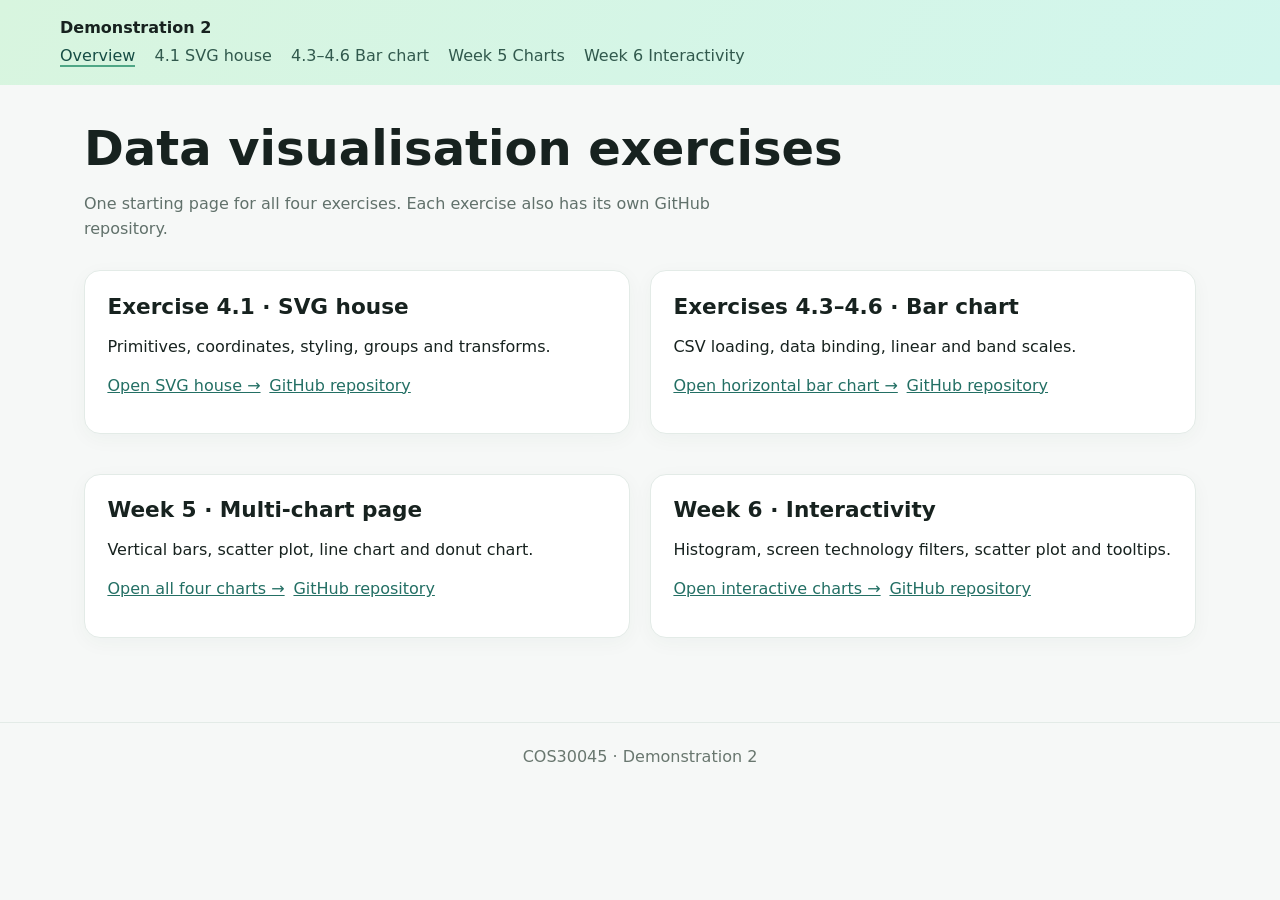
==== commit ed5e2048: "Link all exercise repositories from Mercury homepage and inset price points" ====
--- a/index.html
+++ b/index.html
@@ -1 +1,62 @@
-<!doctype html><html lang="en"><head><meta charset="utf-8"><meta name="viewport" content="width=device-width,initial-scale=1"><title>Demonstration 2</title><link rel="stylesheet" href="assets/site.css"></head><body><header><strong>Demonstration 2</strong><nav aria-label="Exercises"><a href="index.html" aria-current="page">Overview</a><a href="week4/house.html">4.1 SVG house</a><a href="week4/bar.html">4.3–4.6 Bar chart</a><a href="week5/index.html">Week 5 Charts</a><a href="week6/index.html">Week 6 Interactivity</a></nav></header><main><h1>Data visualisation exercises</h1><p class="lede">Four pages for the Week 7 demonstration. Each shows a working result, its data source and the SVG or D3 ideas used.</p><div class="grid"><article class="card"><h2>Exercise 4.1 · SVG house</h2><p>Primitives, coordinates, styling, groups and transforms.</p><a href="week4/house.html">Open SVG house →</a></article><article class="card"><h2>Exercises 4.3–4.6 · Bar chart</h2><p>CSV loading, data binding, linear and band scales.</p><a href="week4/bar.html">Open horizontal bar chart →</a></article><article class="card"><h2>Week 5 · Multi-chart page</h2><p>Vertical bars, scatter plot, line chart and donut chart.</p><a href="week5/index.html">Open all four charts →</a></article><article class="card"><h2>Week 6 · Interactivity</h2><p>Histogram, screen technology filters, scatter plot and tooltips.</p><a href="week6/index.html">Open interactive charts →</a></article></div><p class="note">Run through an HTTP server because browsers restrict CSV loading from <code>file://</code>. See README.md for instructions.</p></main><footer>COS30045 · Demonstration 2</footer></body></html>
+<!doctype html>
+<html lang="en">
+  <head>
+    <meta charset="utf-8" />
+    <meta name="viewport" content="width=device-width,initial-scale=1" />
+    <title>Demonstration 2</title>
+    <link rel="stylesheet" href="assets/site.css" />
+  </head>
+  <body>
+    <header>
+      <strong>Demonstration 2</strong>
+      <nav aria-label="Exercises">
+        <a href="index.html" aria-current="page">Overview</a>
+        <a href="week4/house.html">4.1 SVG house</a>
+        <a href="week4/bar.html">4.3–4.6 Bar chart</a>
+        <a href="week5/index.html">Week 5 Charts</a>
+        <a href="week6/index.html">Week 6 Interactivity</a>
+      </nav>
+    </header>
+    <main>
+      <h1>Data visualisation exercises</h1>
+      <p class="lede">
+        One starting page for all four exercises. Each exercise also has its own GitHub repository.
+      </p>
+      <div class="grid">
+        <article class="card">
+          <h2>Exercise 4.1 · SVG house</h2>
+          <p>Primitives, coordinates, styling, groups and transforms.</p>
+          <div class="pill-row">
+            <a href="week4/house.html">Open SVG house →</a>
+            <a href="https://github.com/Sammiele224/COS30045-Demonstration-2-exercise-4-1">GitHub repository</a>
+          </div>
+        </article>
+        <article class="card">
+          <h2>Exercises 4.3–4.6 · Bar chart</h2>
+          <p>CSV loading, data binding, linear and band scales.</p>
+          <div class="pill-row">
+            <a href="week4/bar.html">Open horizontal bar chart →</a>
+            <a href="https://github.com/Sammiele224/COS30045-Demonstration-2-exercise-4-3-to-4-6">GitHub repository</a>
+          </div>
+        </article>
+        <article class="card">
+          <h2>Week 5 · Multi-chart page</h2>
+          <p>Vertical bars, scatter plot, line chart and donut chart.</p>
+          <div class="pill-row">
+            <a href="week5/index.html">Open all four charts →</a>
+            <a href="https://github.com/Sammiele224/COS30045-Demonstration-2-exercise-5">GitHub repository</a>
+          </div>
+        </article>
+        <article class="card">
+          <h2>Week 6 · Interactivity</h2>
+          <p>Histogram, screen technology filters, scatter plot and tooltips.</p>
+          <div class="pill-row">
+            <a href="week6/index.html">Open interactive charts →</a>
+            <a href="https://github.com/Sammiele224/COS30045-Demonstration-2-exercise-6">GitHub repository</a>
+          </div>
+        </article>
+      </div>
+    </main>
+    <footer>COS30045 · Demonstration 2</footer>
+  </body>
+</html>
--- a/assets/site.css
+++ b/assets/site.css
@@ -1 +1,222 @@
-:root{font-family:system-ui,sans-serif;color:#17221f;background:#f6f8f7}*{box-sizing:border-box}body{margin:0}a{color:#236f64}header{background:linear-gradient(120deg,#d8f5df,#d2f6ed);color:#17221f;padding:1.1rem max(1.5rem,calc((100vw - 1160px)/2))}header a{color:#31594d;text-decoration:none}nav{display:flex;gap:1.2rem;flex-wrap:wrap;margin-top:.6rem}nav a[aria-current=page]{color:#164d45;border-bottom:2px solid #4fa786}main{max-width:1160px;margin:auto;padding:2rem 1.5rem 4rem}h1{font-size:clamp(2rem,4vw,3rem);margin:.2rem 0 .7rem}h2{font-size:1.35rem;margin:0 0 .7rem}p{line-height:1.55}.lede{color:#61716b;max-width:68ch;margin-bottom:1.8rem}.grid{display:grid;grid-template-columns:repeat(auto-fit,minmax(min(100%,460px),1fr));gap:1.25rem}.card{background:#fff;border:1px solid #e3ebe7;border-radius:16px;padding:1.4rem;box-shadow:0 5px 20px #234c390a;margin-bottom:1.25rem}.responsive-svg-container{width:100%;max-width:1200px;margin:auto}.responsive-svg-container svg{width:100%;height:auto;display:block}.axis text{font-size:12px;fill:#65766c}.axis path,.axis line{stroke:#c8d4ce}.chart-label{font-size:14px;fill:#4f655b;font-weight:600}.chart-title{font-size:19px;fill:#17221f;font-weight:700}.muted{color:#6a7b71}.pill-row{display:flex;gap:.55rem;flex-wrap:wrap;margin:1rem 0}.filter{border:1px solid #cbdcd1;background:#f1faf5;color:#355548;border-radius:999px;padding:.55rem 1rem;font:inherit;cursor:pointer}.filter:hover,.filter:focus-visible{outline:2px solid #8dceb0}.filter.active{background:#236f64;color:#fff;border-color:#236f64}.note{font-size:.87rem;color:#69796f}.error{color:#b42318;font-weight:600}footer{border-top:1px solid #e3ebe7;color:#69776f;padding:1.5rem;text-align:center}code{background:#eaf4ed;padding:.12rem .3rem;border-radius:4px}pre{overflow:auto}.source-list{padding-left:1.2rem;line-height:1.6}.house-figure{margin:0}.house-figure figcaption{margin-top:.7rem;color:#61716b}img{max-width:100%;height:auto}.legend{font-size:13px;fill:#50645a}
+:root {
+  font-family: system-ui, sans-serif;
+  color: #17221f;
+  background: #f6f8f7;
+}
+* {
+  box-sizing: border-box;
+}
+body {
+  margin: 0;
+}
+a {
+  color: #236f64;
+}
+header {
+  background: linear-gradient(120deg, #d8f5df, #d2f6ed);
+  color: #17221f;
+  padding: 1.1rem max(1.5rem, calc((100vw - 1160px) / 2));
+}
+header a {
+  color: #31594d;
+  text-decoration: none;
+}
+nav {
+  display: flex;
+  gap: 1.2rem;
+  flex-wrap: wrap;
+  margin-top: 0.6rem;
+}
+nav a[aria-current='page'] {
+  color: #164d45;
+  border-bottom: 2px solid #4fa786;
+}
+main {
+  max-width: 1160px;
+  margin: auto;
+  padding: 2rem 1.5rem 4rem;
+}
+h1 {
+  font-size: clamp(2rem, 4vw, 3rem);
+  margin: 0.2rem 0 0.7rem;
+}
+h2 {
+  font-size: 1.35rem;
+  margin: 0 0 0.7rem;
+}
+p {
+  line-height: 1.55;
+}
+.lede {
+  color: #61716b;
+  max-width: 68ch;
+  margin-bottom: 1.8rem;
+}
+.grid {
+  display: grid;
+  grid-template-columns: repeat(auto-fit, minmax(min(100%, 460px), 1fr));
+  gap: 1.25rem;
+}
+.card {
+  background: #fff;
+  border: 1px solid #e3ebe7;
+  border-radius: 16px;
+  padding: 1.4rem;
+  box-shadow: 0 5px 20px #234c390a;
+  margin-bottom: 1.25rem;
+}
+.responsive-svg-container {
+  width: 100%;
+  max-width: 1200px;
+  margin: auto;
+}
+.responsive-svg-container svg {
+  width: 100%;
+  height: auto;
+  display: block;
+}
+.axis text {
+  font-size: 12px;
+  fill: #65766c;
+}
+.axis path,
+.axis line {
+  stroke: #c8d4ce;
+}
+.chart-label {
+  font-size: 14px;
+  fill: #4f655b;
+  font-weight: 600;
+}
+.chart-title {
+  font-size: 19px;
+  fill: #17221f;
+  font-weight: 700;
+}
+.muted {
+  color: #6a7b71;
+}
+.pill-row {
+  display: flex;
+  gap: 0.55rem;
+  flex-wrap: wrap;
+  margin: 1rem 0;
+}
+.filter {
+  border: 1px solid #cbdcd1;
+  background: #f1faf5;
+  color: #355548;
+  border-radius: 999px;
+  padding: 0.55rem 1rem;
+  font: inherit;
+  cursor: pointer;
+}
+.filter:hover,
+.filter:focus-visible {
+  outline: 2px solid #8dceb0;
+}
+.filter.active {
+  background: #236f64;
+  color: #fff;
+  border-color: #236f64;
+}
+.note {
+  font-size: 0.87rem;
+  color: #69796f;
+}
+.error {
+  color: #b42318;
+  font-weight: 600;
+}
+footer {
+  border-top: 1px solid #e3ebe7;
+  color: #69776f;
+  padding: 1.5rem;
+  text-align: center;
+}
+code {
+  background: #eaf4ed;
+  padding: 0.12rem 0.3rem;
+  border-radius: 4px;
+}
+pre {
+  overflow: auto;
+}
+.source-list {
+  padding-left: 1.2rem;
+  line-height: 1.6;
+}
+.house-figure {
+  margin: 0;
+}
+.house-figure figcaption {
+  margin-top: 0.7rem;
+  color: #61716b;
+}
+img {
+  max-width: 100%;
+  height: auto;
+}
+.legend {
+  font-size: 13px;
+  fill: #50645a;
+}
+.chart-status {
+  min-height: 2.8rem;
+  margin: 0.8rem 0 0;
+  padding: 0.65rem 0.85rem;
+  border-left: 3px solid #4fa786;
+  background: #f1faf5;
+  color: #31594d;
+  border-radius: 0 8px 8px 0;
+}
+.interactive-mark {
+  cursor: pointer;
+}
+.interactive-mark:hover,
+.interactive-mark:focus-visible,
+.interactive-mark.is-selected {
+  stroke: #173d35;
+  stroke-width: 3px;
+  filter: brightness(1.08);
+  outline: none;
+}
+.chart-controls {
+  display: flex;
+  align-items: center;
+  gap: 0.75rem;
+  flex-wrap: wrap;
+  margin: 0.4rem 0 1rem;
+}
+.action-button {
+  border: 1px solid #236f64;
+  background: #236f64;
+  color: #fff;
+  border-radius: 9px;
+  padding: 0.55rem 0.85rem;
+  font: inherit;
+  font-weight: 600;
+  cursor: pointer;
+}
+.action-button.secondary {
+  background: #fff;
+  color: #236f64;
+}
+.action-button:hover,
+.action-button:focus-visible {
+  box-shadow: 0 0 0 3px #a8e2c8;
+  outline: none;
+}
+.chart-controls label {
+  font-weight: 600;
+  color: #31594d;
+}
+.chart-controls input[type='range'] {
+  accent-color: #236f64;
+  min-width: 160px;
+}
+.control-output {
+  font-variant-numeric: tabular-nums;
+  font-weight: 700;
+  color: #164d45;
+}
